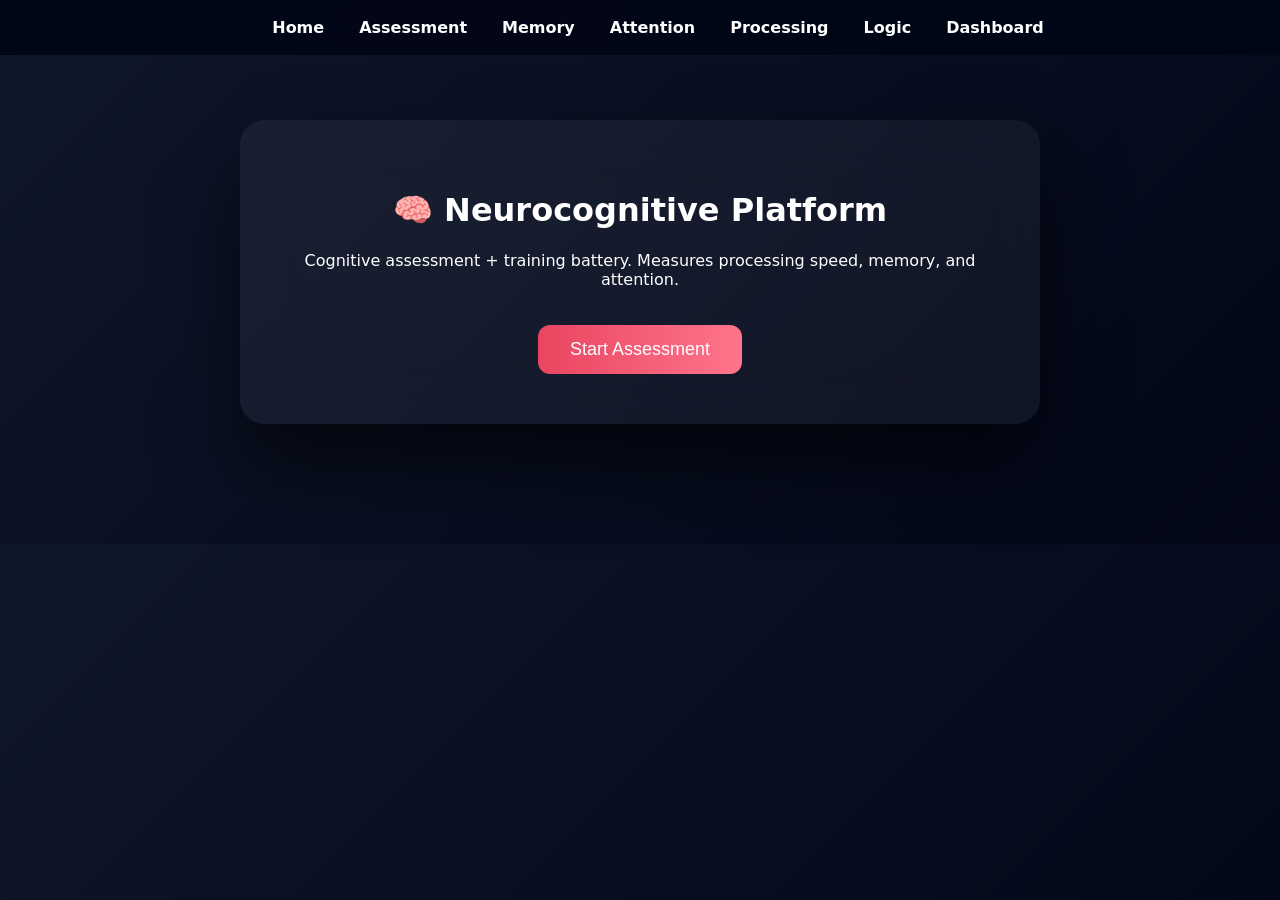
==== index.html @ 2672df10 "Update index.html" ====
<!DOCTYPE html>
<html>
<head>
<title>Neuro Platform</title>
<link rel="stylesheet" href="style.css">
</head>

<body>

<div class="navbar">
<a href="index.html">Home</a>
<a href="test.html">Assessment</a>
<a href="memory-game.html">Memory</a>
<a href="attention-game.html">Attention</a>
<a href="processing-game.html">Processing</a>
<a href="logic-game.html">Logic</a>
<a href="dashboard.html">Dashboard</a>
</div>

<div class="card">

<h1>🧠 Neurocognitive Platform</h1>

<p>
Cognitive assessment + training battery.
Measures processing speed, memory, and attention.
</p>

<a href="test.html">
<button>Start Assessment</button>
</a>

</div>

</body>
</html>
---- style.css ----
body{
 margin:0;
 font-family:system-ui,sans-serif;
 background:linear-gradient(135deg,#0f172a,#020617);
 color:white;
}

/* NAVBAR */

.navbar{
 position:fixed;
 top:0;
 width:100%;
 background:rgba(2,6,23,0.9);
 backdrop-filter:blur(20px);
 padding:18px;
 display:flex;
 justify-content:center;
 gap:35px;
 z-index:1000;
}

.navbar a{
 color:white;
 text-decoration:none;
 font-weight:600;
}

/* CARD */

.card{
 width:700px;
 max-width:90%;
 margin:120px auto;
 padding:50px;

 border-radius:24px;

 background:rgba(255,255,255,0.05);
 backdrop-filter:blur(30px);

 text-align:center;

 box-shadow:
 0 40px 80px rgba(0,0,0,.6);
}

/* BUTTON */

button{
 margin-top:20px;
 padding:14px 32px;
 border:none;
 border-radius:12px;
 font-size:18px;
 background:linear-gradient(90deg,#e94560,#ff758c);
 color:white;
 cursor:pointer;
}

/* INPUT */

input{
 padding:14px;
 width:80%;
 border-radius:10px;
 border:none;
 font-size:18px;
 text-align:center;
 background:rgba(255,255,255,.08);
 color:white;
}

.big{
 font-size:34px;
 font-weight:bold;
}

.timer{
 opacity:.8;
}
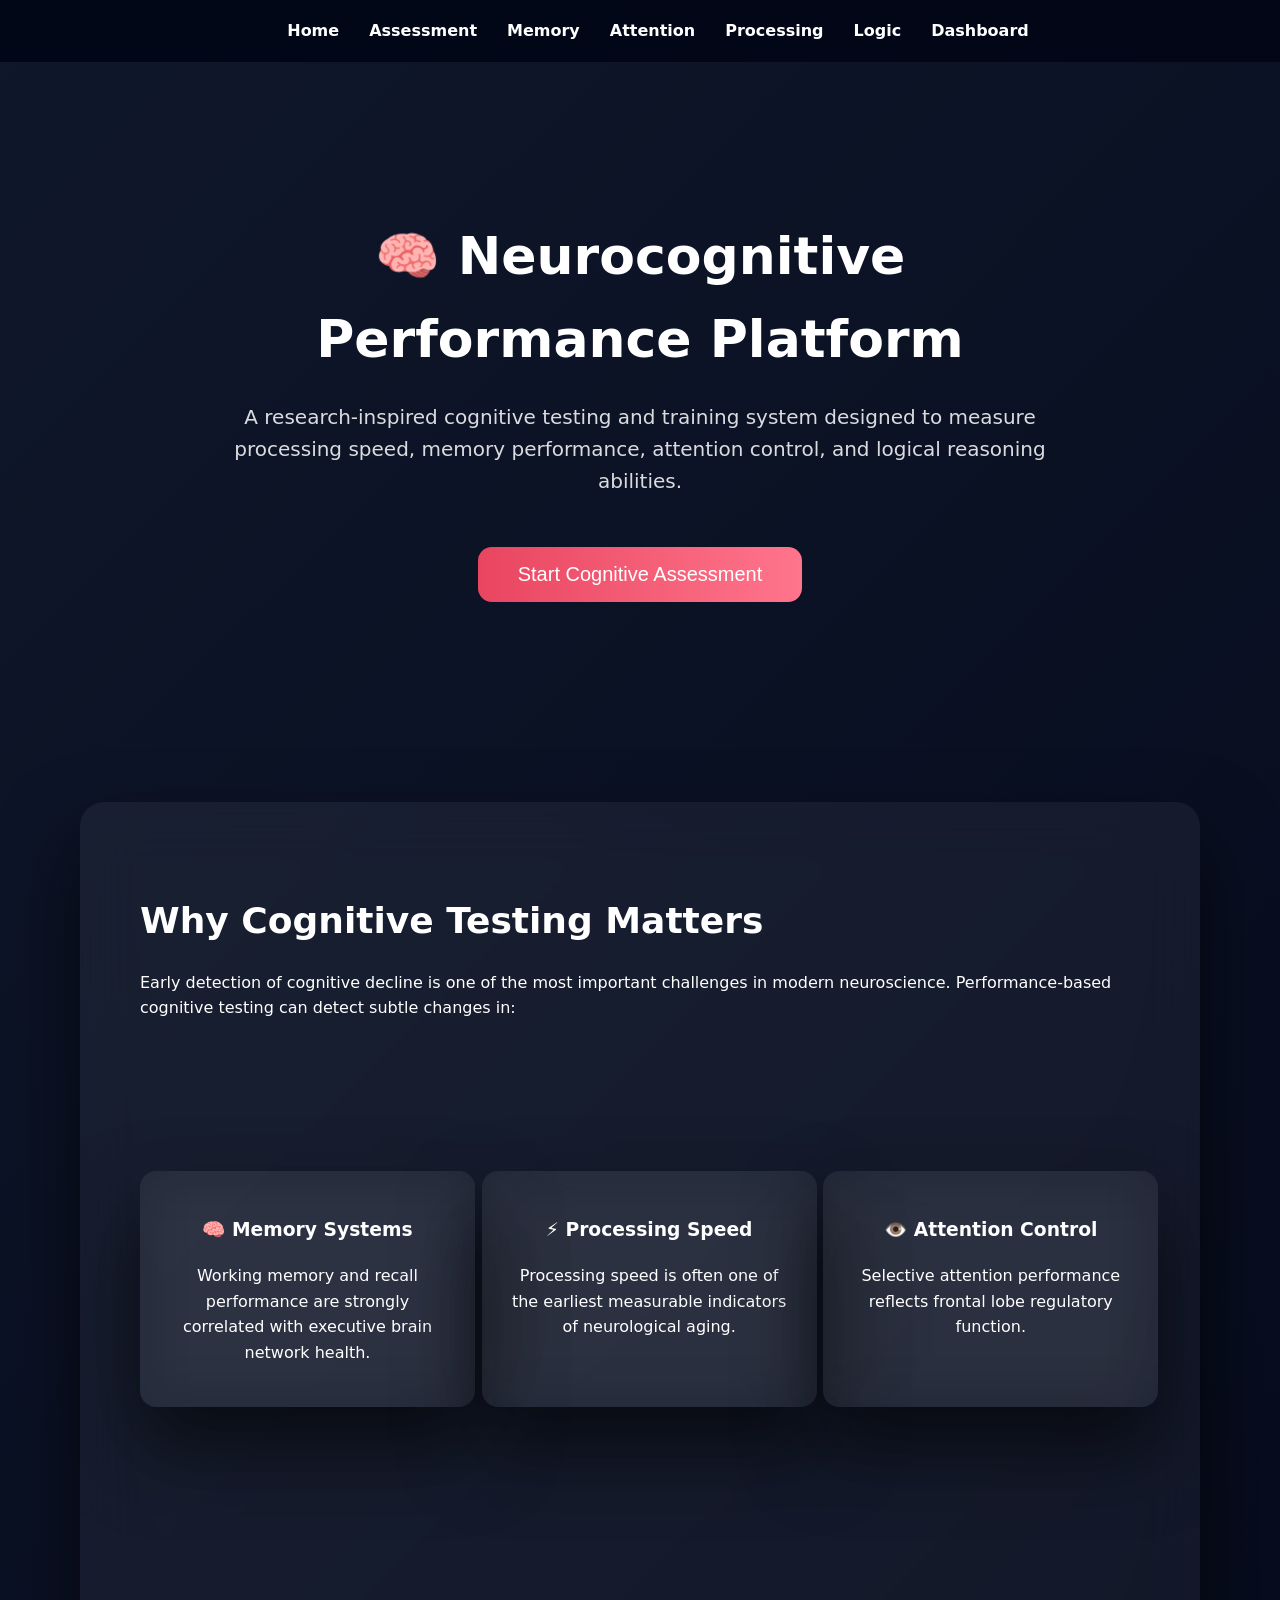
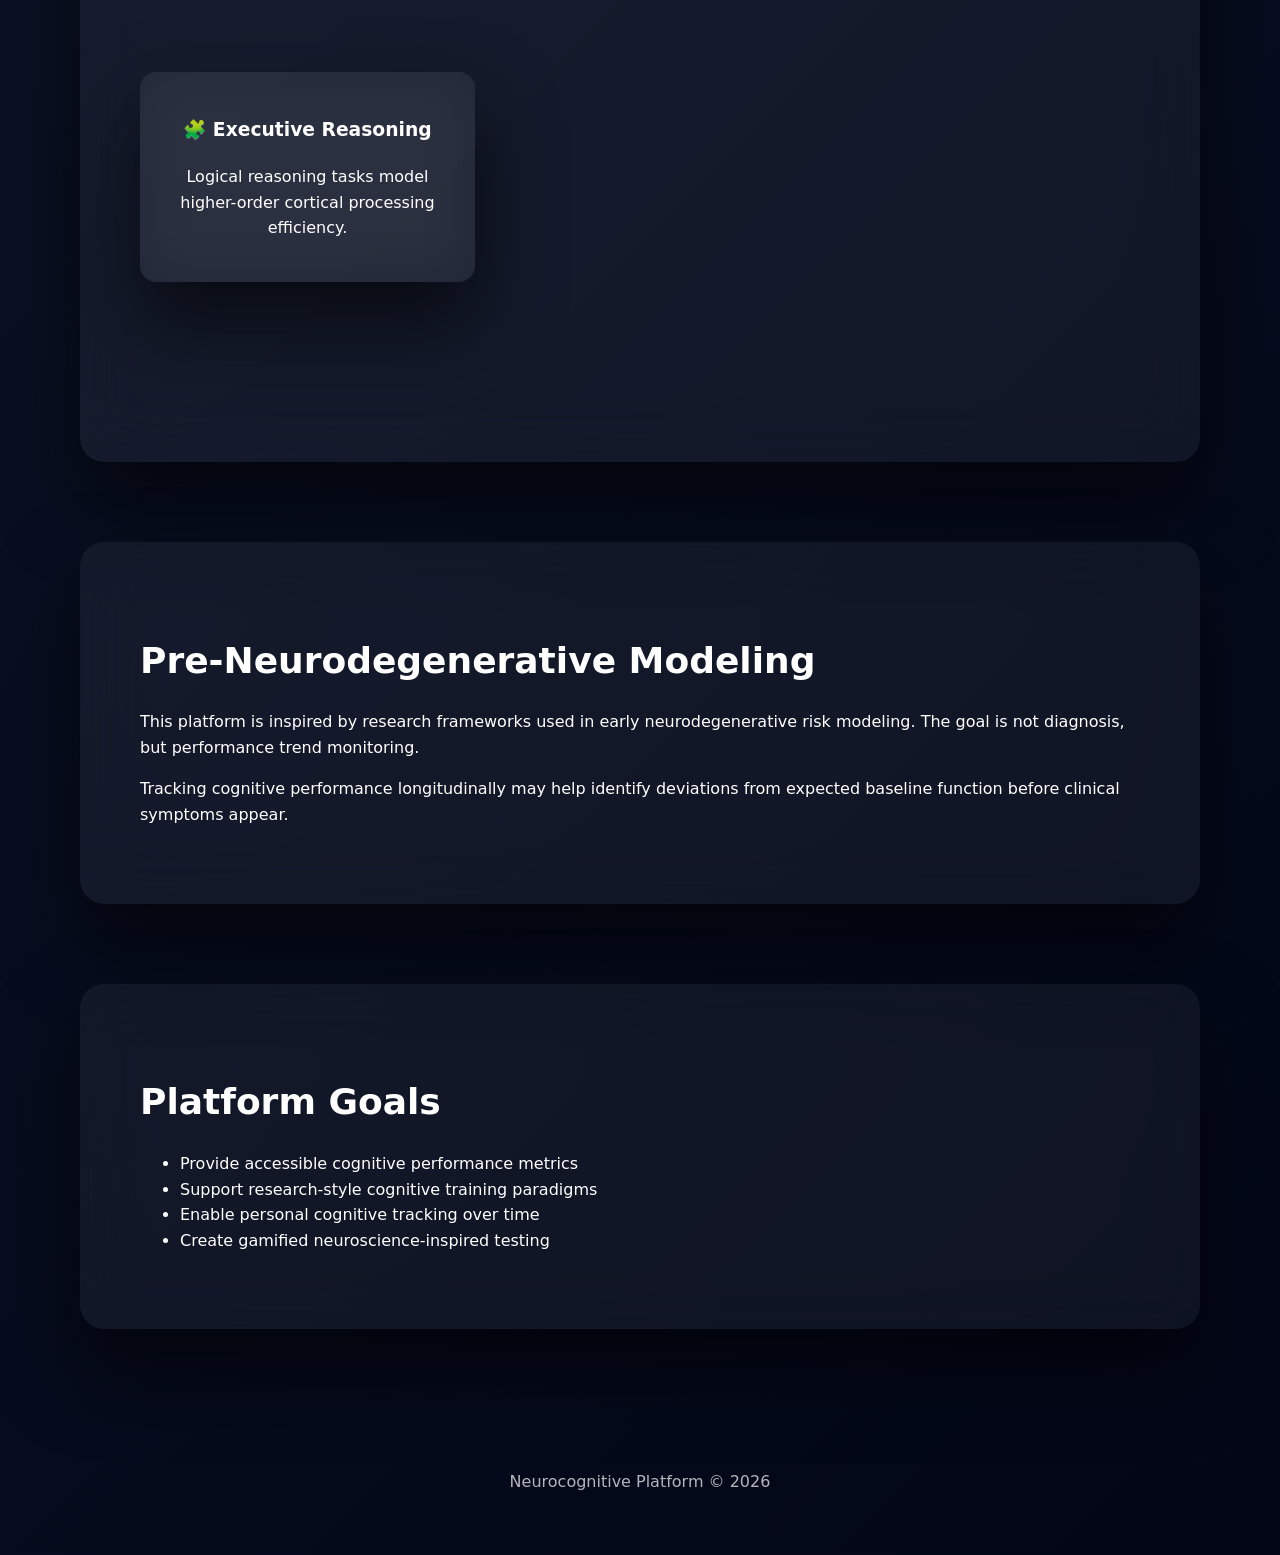
==== commit dc8b2291: "Update index.html" ====
--- a/index.html
+++ b/index.html
@@ -1,11 +1,119 @@
 <!DOCTYPE html>
 <html>
 <head>
-<title>Neuro Platform</title>
+<meta charset="utf-8">
+<title>Neuro Cognitive Platform</title>
+
 <link rel="stylesheet" href="style.css">
+
+<style>
+
+body{
+ margin:0;
+ font-family:system-ui,sans-serif;
+ background:linear-gradient(135deg,#0f172a,#020617);
+ color:white;
+ line-height:1.6;
+}
+
+/* NAVBAR */
+
+.navbar{
+ position:fixed;
+ top:0;
+ width:100%;
+ padding:18px;
+ background:rgba(2,6,23,.9);
+ backdrop-filter:blur(20px);
+ display:flex;
+ justify-content:center;
+ gap:30px;
+ z-index:1000;
+}
+
+.navbar a{
+ color:white;
+ text-decoration:none;
+ font-weight:600;
+}
+
+/* HERO SECTION */
+
+.hero{
+ padding:180px 20px 120px;
+ text-align:center;
+ max-width:900px;
+ margin:auto;
+}
+
+.hero h1{
+ font-size:52px;
+ margin-bottom:20px;
+}
+
+.hero p{
+ font-size:20px;
+ opacity:.85;
+}
+
+/* BUTTON */
+
+.cta{
+ margin-top:30px;
+ padding:16px 40px;
+ font-size:20px;
+ border:none;
+ border-radius:14px;
+ background:linear-gradient(90deg,#e94560,#ff758c);
+ color:white;
+ cursor:pointer;
+}
+
+/* INFO SECTIONS */
+
+.section{
+ max-width:1000px;
+ margin:80px auto;
+ padding:60px;
+ border-radius:24px;
+ background:rgba(255,255,255,.05);
+ backdrop-filter:blur(30px);
+ box-shadow:0 40px 80px rgba(0,0,0,.6);
+}
+
+.section h2{
+ font-size:36px;
+ margin-bottom:20px;
+}
+
+.grid{
+ display:grid;
+ grid-template-columns:repeat(auto-fit,minmax(250px,1fr));
+ gap:25px;
+ margin-top:30px;
+}
+
+.card{
+ padding:25px;
+ border-radius:16px;
+ background:rgba(255,255,255,.05);
+}
+
+/* FOOTER */
+
+footer{
+ text-align:center;
+ padding:60px;
+ opacity:.7;
+}
+
+</style>
+
 </head>
 
 <body>
+
+<!-- NAVIGATION -->
 
 <div class="navbar">
 <a href="index.html">Home</a>
@@ -17,20 +125,109 @@
 <a href="dashboard.html">Dashboard</a>
 </div>
 
-<div class="card">
-
-<h1>🧠 Neurocognitive Platform</h1>
-
-<p>
-Cognitive assessment + training battery.
-Measures processing speed, memory, and attention.
+<!-- HERO -->
+
+<div class="hero">
+
+<h1>🧠 Neurocognitive Performance Platform</h1>
+
+<p>
+A research-inspired cognitive testing and training system designed to
+measure processing speed, memory performance, attention control,
+and logical reasoning abilities.
 </p>
 
 <a href="test.html">
-<button>Start Assessment</button>
+<button class="cta">
+Start Cognitive Assessment
+</button>
 </a>
 
 </div>
+
+<!-- ABOUT COGNITIVE TESTING -->
+
+<div class="section">
+
+<h2>Why Cognitive Testing Matters</h2>
+
+<p>
+Early detection of cognitive decline is one of the most important challenges in modern neuroscience.
+Performance-based cognitive testing can detect subtle changes in:
+</p>
+
+<div class="grid">
+
+<div class="card">
+<h3>🧠 Memory Systems</h3>
+<p>
+Working memory and recall performance are strongly correlated with
+executive brain network health.
+</p>
+</div>
+
+<div class="card">
+<h3>⚡ Processing Speed</h3>
+<p>
+Processing speed is often one of the earliest measurable indicators
+of neurological aging.
+</p>
+</div>
+
+<div class="card">
+<h3>👁️ Attention Control</h3>
+<p>
+Selective attention performance reflects frontal lobe regulatory function.
+</p>
+</div>
+
+<div class="card">
+<h3>🧩 Executive Reasoning</h3>
+<p>
+Logical reasoning tasks model higher-order cortical processing efficiency.
+</p>
+</div>
+
+</div>
+
+</div>
+
+<!-- PRE-NEURODEGENERATIVE MODELING -->
+
+<div class="section">
+
+<h2>Pre-Neurodegenerative Modeling</h2>
+
+<p>
+This platform is inspired by research frameworks used in early neurodegenerative
+risk modeling. The goal is not diagnosis, but performance trend monitoring.
+</p>
+
+<p>
+Tracking cognitive performance longitudinally may help identify deviations
+from expected baseline function before clinical symptoms appear.
+</p>
+
+</div>
+
+<!-- PLATFORM PURPOSE -->
+
+<div class="section">
+
+<h2>Platform Goals</h2>
+
+<ul>
+<li>Provide accessible cognitive performance metrics</li>
+<li>Support research-style cognitive training paradigms</li>
+<li>Enable personal cognitive tracking over time</li>
+<li>Create gamified neuroscience-inspired testing</li>
+</ul>
+
+</div>
+
+<footer>
+Neurocognitive Platform © 2026
+</footer>
 
 </body>
 </html>
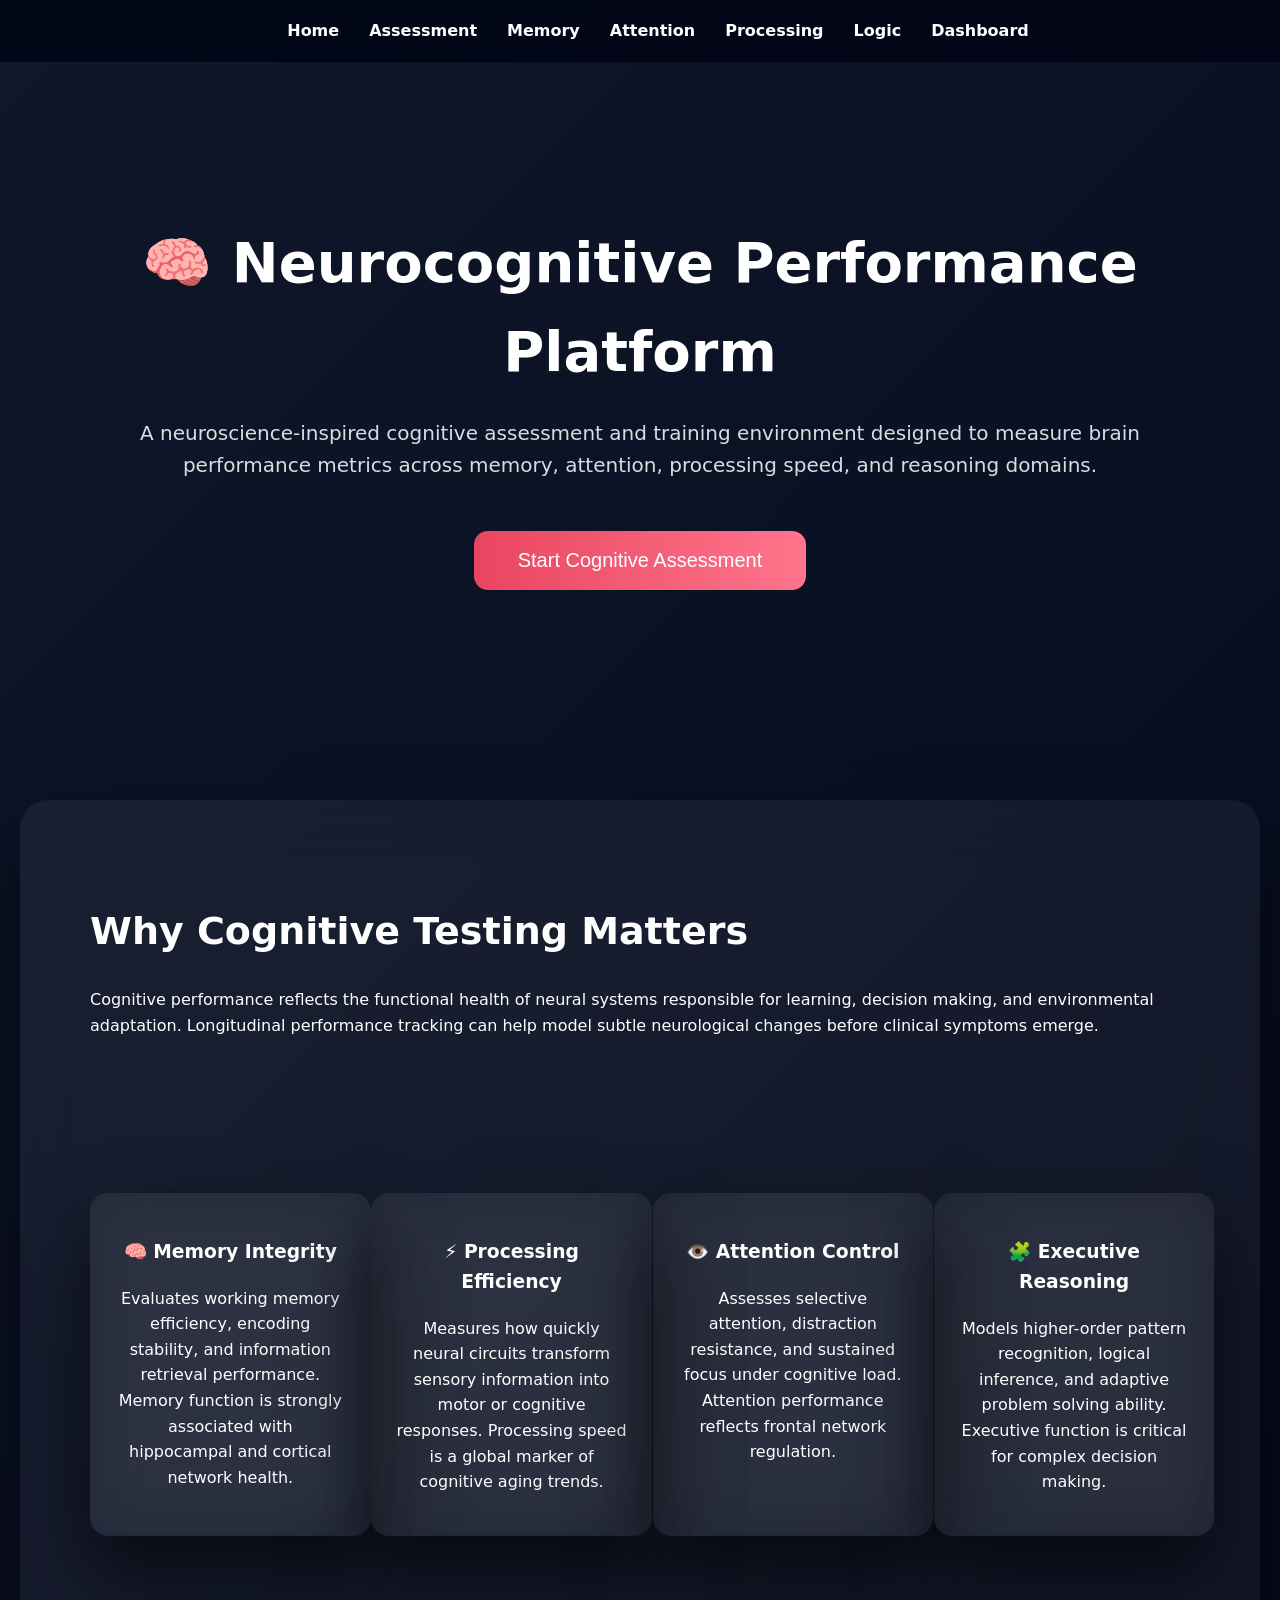
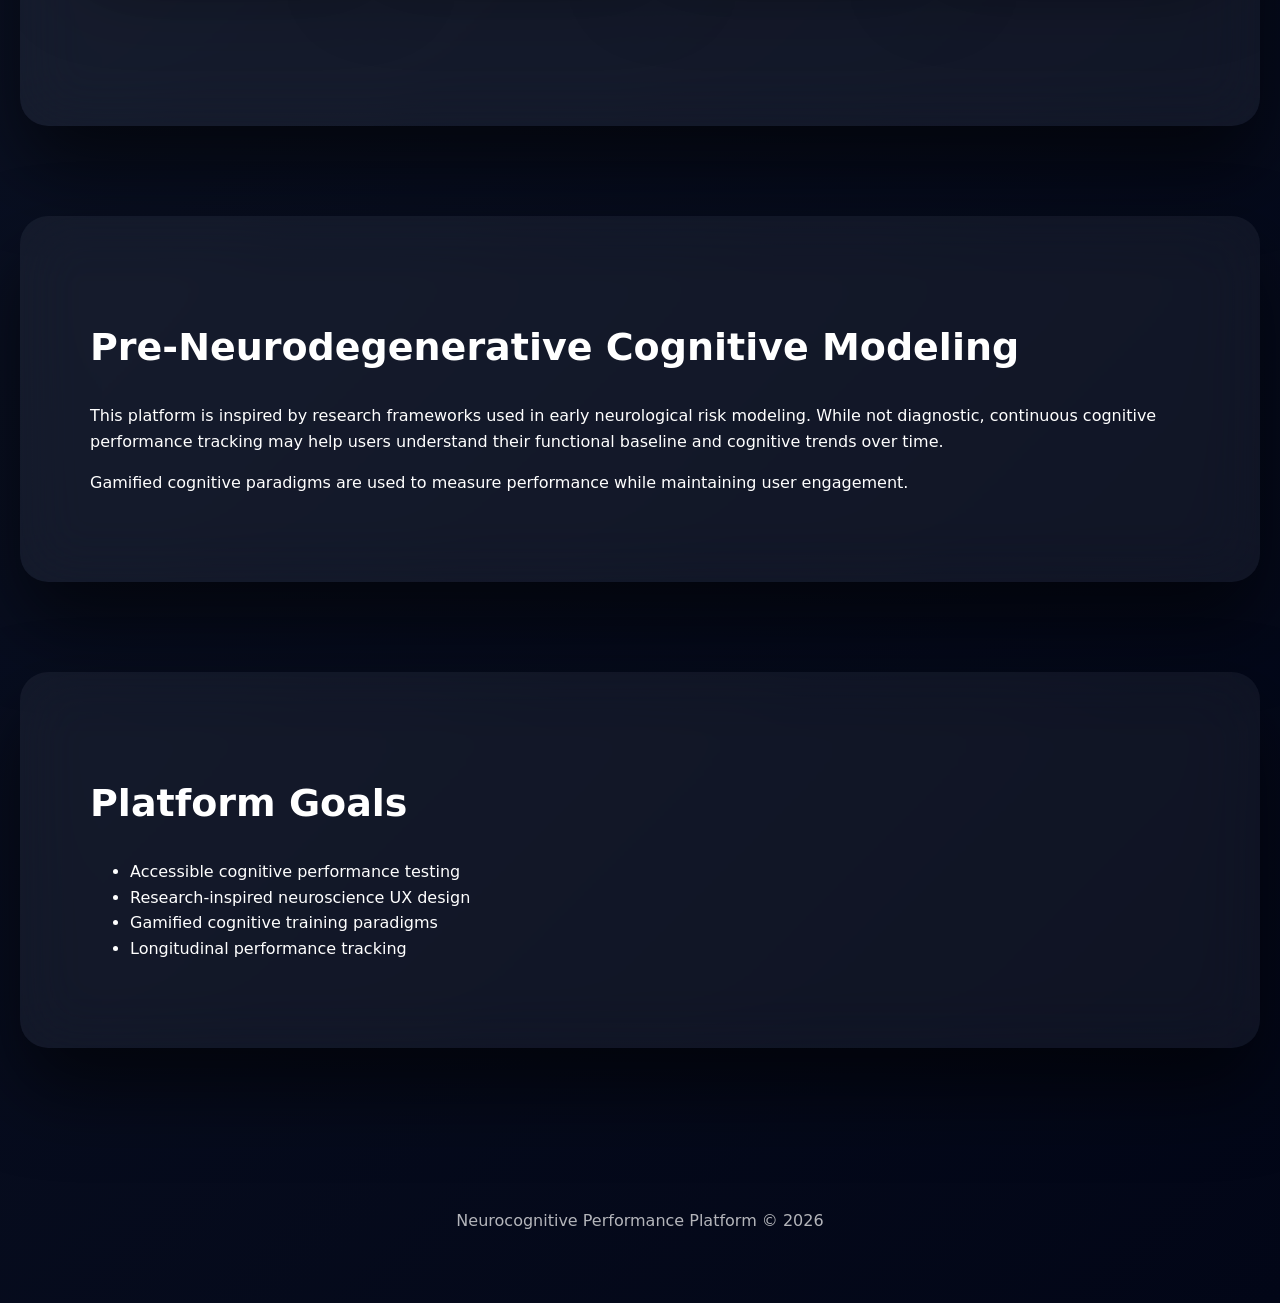
==== commit d05e8963: "Update index.html" ====
--- a/index.html
+++ b/index.html
@@ -2,7 +2,7 @@
 <html>
 <head>
 <meta charset="utf-8">
-<title>Neuro Cognitive Platform</title>
+<title>Neuro Cognitive Performance Platform</title>
 
 <link rel="stylesheet" href="style.css">
 
@@ -42,12 +42,12 @@
 .hero{
  padding:180px 20px 120px;
  text-align:center;
- max-width:900px;
+ max-width:1000px;
  margin:auto;
 }
 
 .hero h1{
- font-size:52px;
+ font-size:56px;
  margin-bottom:20px;
 }
 
@@ -56,46 +56,51 @@
  opacity:.85;
 }
 
-/* BUTTON */
+/* CTA BUTTON */
 
 .cta{
  margin-top:30px;
- padding:16px 40px;
+ padding:18px 44px;
  font-size:20px;
  border:none;
  border-radius:14px;
  background:linear-gradient(90deg,#e94560,#ff758c);
  color:white;
  cursor:pointer;
-}
-
-/* INFO SECTIONS */
+ transition:.3s;
+}
+
+.cta:hover{
+ transform:scale(1.05);
+}
+
+/* SECTION */
 
 .section{
- max-width:1000px;
- margin:80px auto;
- padding:60px;
- border-radius:24px;
+ max-width:1100px;
+ margin:90px auto;
+ padding:70px;
+ border-radius:28px;
  background:rgba(255,255,255,.05);
  backdrop-filter:blur(30px);
  box-shadow:0 40px 80px rgba(0,0,0,.6);
 }
 
 .section h2{
- font-size:36px;
- margin-bottom:20px;
+ font-size:38px;
+ margin-bottom:25px;
 }
 
 .grid{
  display:grid;
  grid-template-columns:repeat(auto-fit,minmax(250px,1fr));
  gap:25px;
- margin-top:30px;
+ margin-top:35px;
 }
 
 .card{
  padding:25px;
- border-radius:16px;
+ border-radius:18px;
  background:rgba(255,255,255,.05);
 }
 
@@ -103,7 +108,7 @@
 
 footer{
  text-align:center;
- padding:60px;
+ padding:70px;
  opacity:.7;
 }
 
@@ -132,9 +137,9 @@
 <h1>🧠 Neurocognitive Performance Platform</h1>
 
 <p>
-A research-inspired cognitive testing and training system designed to
-measure processing speed, memory performance, attention control,
-and logical reasoning abilities.
+A neuroscience-inspired cognitive assessment and training environment
+designed to measure brain performance metrics across memory, attention,
+processing speed, and reasoning domains.
 </p>
 
 <a href="test.html">
@@ -145,46 +150,49 @@
 
 </div>
 
-<!-- ABOUT COGNITIVE TESTING -->
+<!-- WHY COGNITIVE TESTING MATTERS -->
 
 <div class="section">
 
 <h2>Why Cognitive Testing Matters</h2>
 
 <p>
-Early detection of cognitive decline is one of the most important challenges in modern neuroscience.
-Performance-based cognitive testing can detect subtle changes in:
+Cognitive performance reflects the functional health of neural systems responsible for learning,
+decision making, and environmental adaptation. Longitudinal performance tracking can help model
+subtle neurological changes before clinical symptoms emerge.
 </p>
 
 <div class="grid">
 
 <div class="card">
-<h3>🧠 Memory Systems</h3>
-<p>
-Working memory and recall performance are strongly correlated with
-executive brain network health.
-</p>
-</div>
-
-<div class="card">
-<h3>⚡ Processing Speed</h3>
-<p>
-Processing speed is often one of the earliest measurable indicators
-of neurological aging.
+<h3>🧠 Memory Integrity</h3>
+<p>
+Evaluates working memory efficiency, encoding stability, and information retrieval performance.
+Memory function is strongly associated with hippocampal and cortical network health.
+</p>
+</div>
+
+<div class="card">
+<h3>⚡ Processing Efficiency</h3>
+<p>
+Measures how quickly neural circuits transform sensory information into motor or cognitive responses.
+Processing speed is a global marker of cognitive aging trends.
 </p>
 </div>
 
 <div class="card">
 <h3>👁️ Attention Control</h3>
 <p>
-Selective attention performance reflects frontal lobe regulatory function.
+Assesses selective attention, distraction resistance, and sustained focus under cognitive load.
+Attention performance reflects frontal network regulation.
 </p>
 </div>
 
 <div class="card">
 <h3>🧩 Executive Reasoning</h3>
 <p>
-Logical reasoning tasks model higher-order cortical processing efficiency.
+Models higher-order pattern recognition, logical inference, and adaptive problem solving ability.
+Executive function is critical for complex decision making.
 </p>
 </div>
 
@@ -196,37 +204,37 @@
 
 <div class="section">
 
-<h2>Pre-Neurodegenerative Modeling</h2>
-
-<p>
-This platform is inspired by research frameworks used in early neurodegenerative
-risk modeling. The goal is not diagnosis, but performance trend monitoring.
-</p>
-
-<p>
-Tracking cognitive performance longitudinally may help identify deviations
-from expected baseline function before clinical symptoms appear.
-</p>
-
-</div>
-
-<!-- PLATFORM PURPOSE -->
+<h2>Pre-Neurodegenerative Cognitive Modeling</h2>
+
+<p>
+This platform is inspired by research frameworks used in early neurological risk modeling.
+While not diagnostic, continuous cognitive performance tracking may help users understand
+their functional baseline and cognitive trends over time.
+</p>
+
+<p>
+Gamified cognitive paradigms are used to measure performance while maintaining user engagement.
+</p>
+
+</div>
+
+<!-- PLATFORM GOALS -->
 
 <div class="section">
 
 <h2>Platform Goals</h2>
 
 <ul>
-<li>Provide accessible cognitive performance metrics</li>
-<li>Support research-style cognitive training paradigms</li>
-<li>Enable personal cognitive tracking over time</li>
-<li>Create gamified neuroscience-inspired testing</li>
+<li>Accessible cognitive performance testing</li>
+<li>Research-inspired neuroscience UX design</li>
+<li>Gamified cognitive training paradigms</li>
+<li>Longitudinal performance tracking</li>
 </ul>
 
 </div>
 
 <footer>
-Neurocognitive Platform © 2026
+Neurocognitive Performance Platform © 2026
 </footer>
 
 </body>
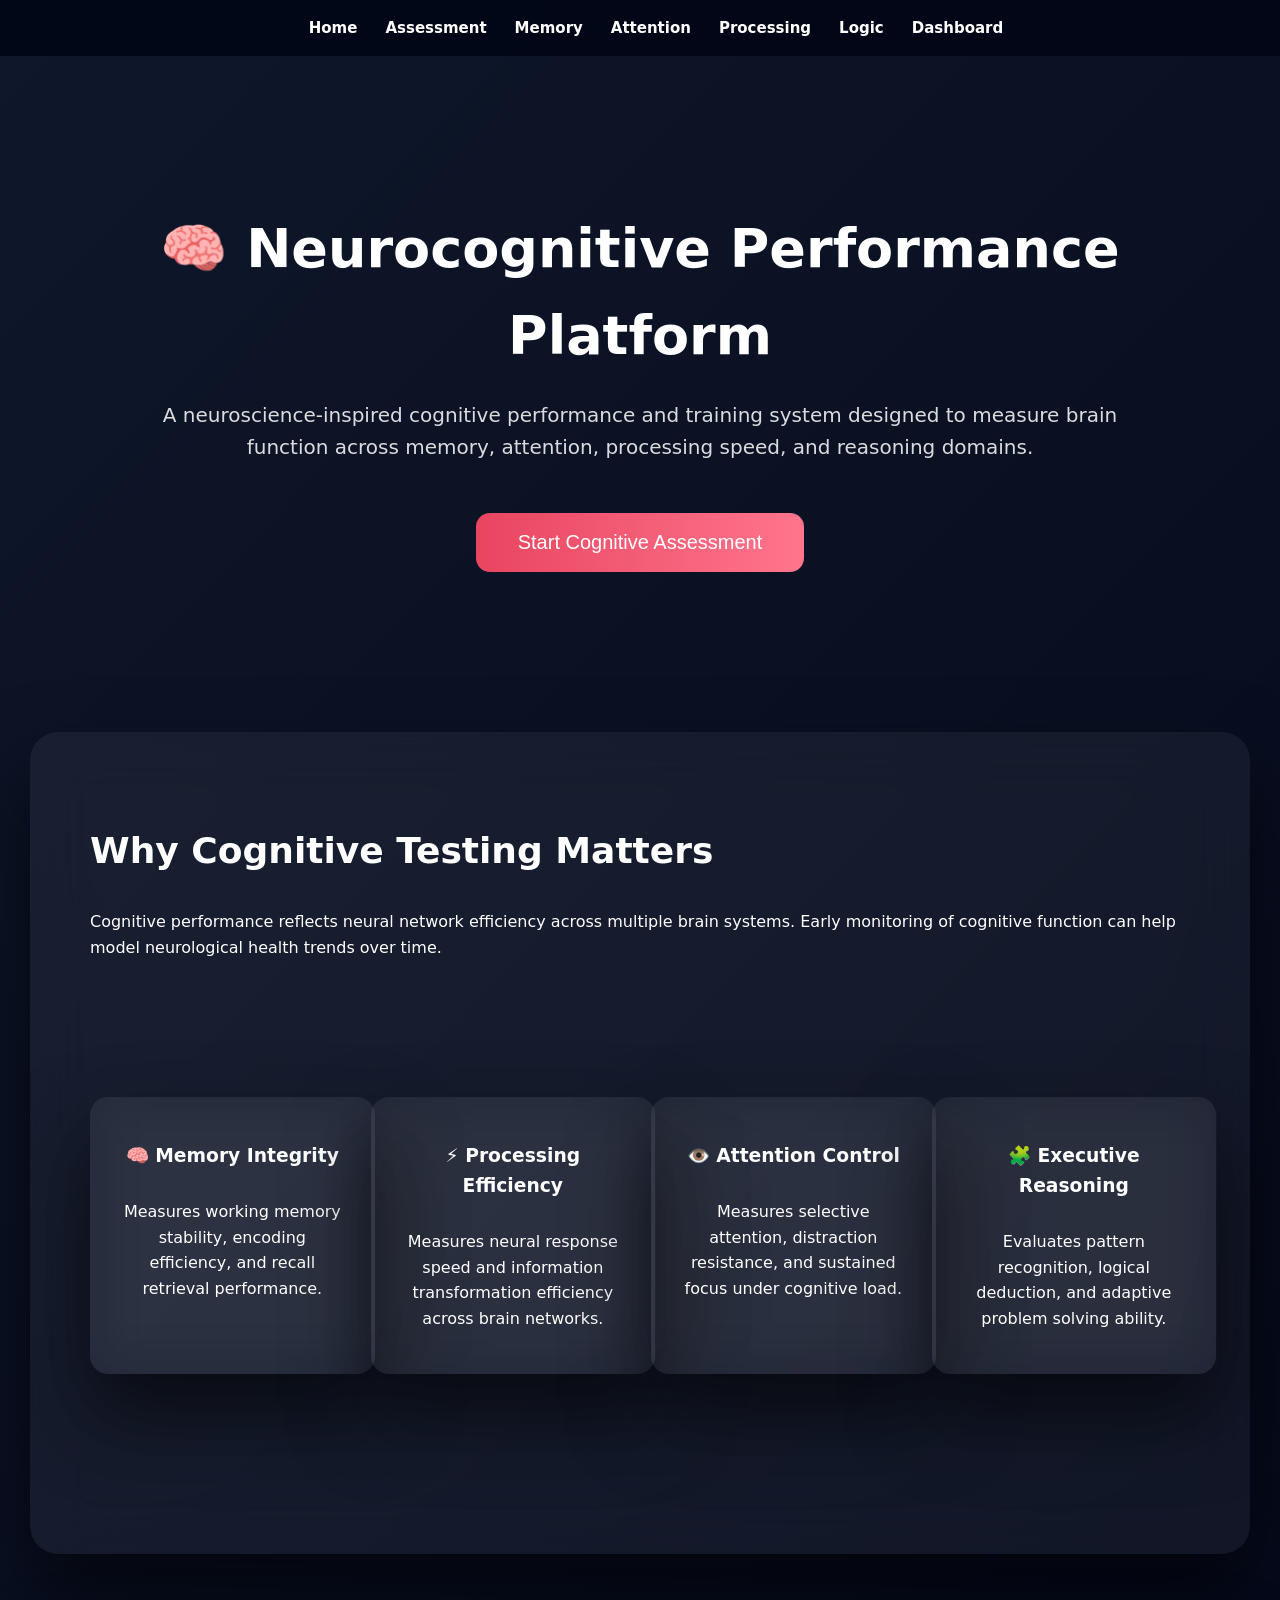
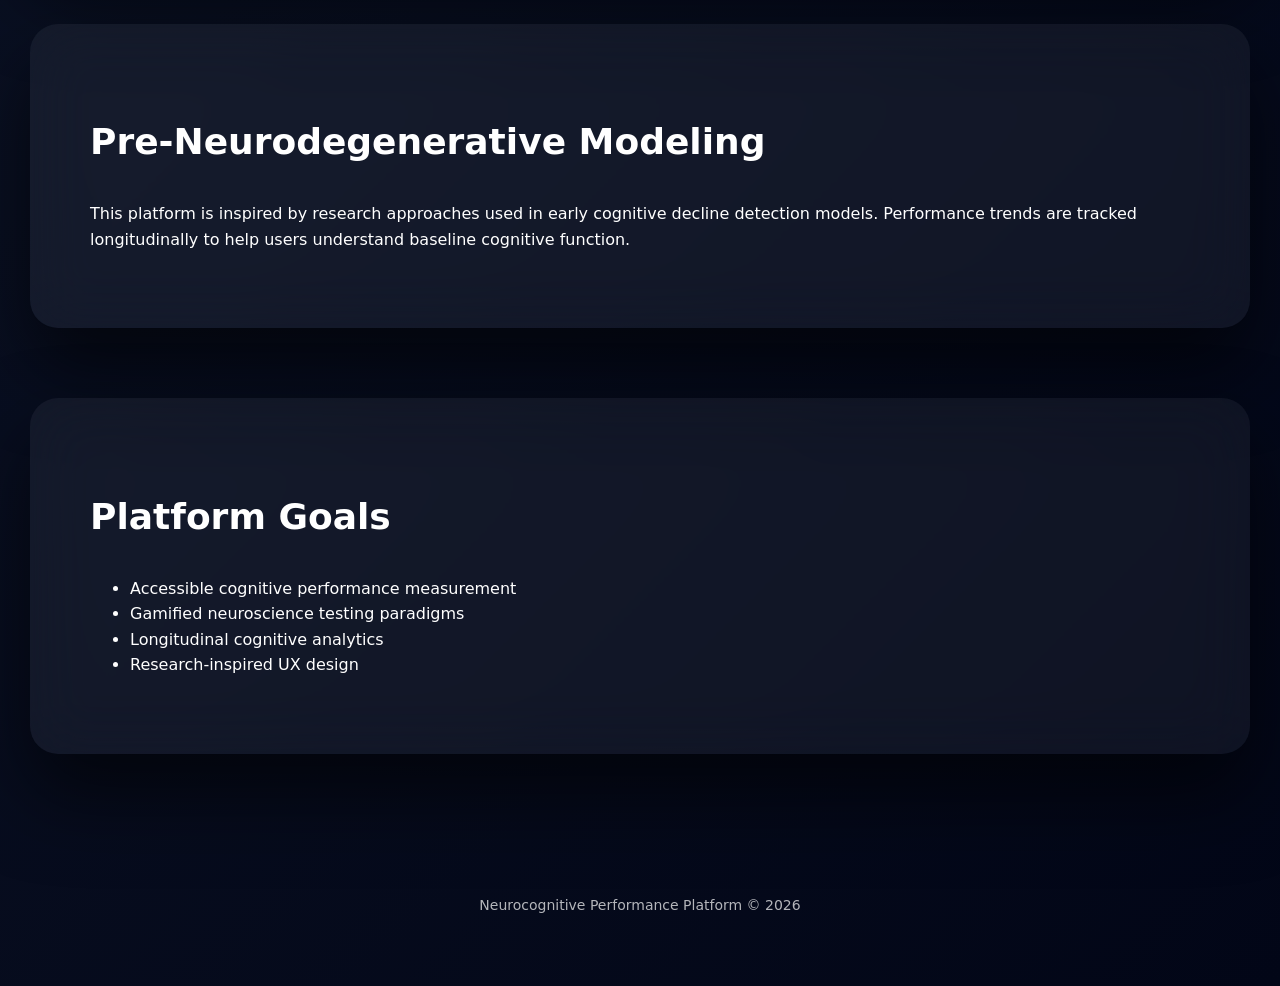
==== commit 6c92671f: "Update index.html" ====
--- a/index.html
+++ b/index.html
@@ -7,6 +7,8 @@
 <link rel="stylesheet" href="style.css">
 
 <style>
+
+/* ================= GLOBAL ================= */
 
 body{
  margin:0;
@@ -16,18 +18,18 @@
  line-height:1.6;
 }
 
-/* NAVBAR */
+/* ================= NAVBAR ================= */
 
 .navbar{
  position:fixed;
  top:0;
  width:100%;
- padding:18px;
+ padding:16px;
  background:rgba(2,6,23,.9);
  backdrop-filter:blur(20px);
  display:flex;
  justify-content:center;
- gap:30px;
+ gap:28px;
  z-index:1000;
 }
 
@@ -35,19 +37,20 @@
  color:white;
  text-decoration:none;
  font-weight:600;
-}
-
-/* HERO SECTION */
+ font-size:15px;
+}
+
+/* ================= HERO ================= */
 
 .hero{
- padding:180px 20px 120px;
+ padding:170px 20px 90px;
  text-align:center;
  max-width:1000px;
  margin:auto;
 }
 
 .hero h1{
- font-size:56px;
+ font-size:54px;
  margin-bottom:20px;
 }
 
@@ -56,11 +59,11 @@
  opacity:.85;
 }
 
-/* CTA BUTTON */
+/* CTA */
 
 .cta{
  margin-top:30px;
- padding:18px 44px;
+ padding:18px 42px;
  font-size:20px;
  border:none;
  border-radius:14px;
@@ -74,42 +77,57 @@
  transform:scale(1.05);
 }
 
-/* SECTION */
+/* ================= SECTIONS ================= */
 
 .section{
  max-width:1100px;
- margin:90px auto;
- padding:70px;
+ margin:70px auto;
+ padding:60px;
  border-radius:28px;
+
  background:rgba(255,255,255,.05);
  backdrop-filter:blur(30px);
+
  box-shadow:0 40px 80px rgba(0,0,0,.6);
 }
 
 .section h2{
- font-size:38px;
- margin-bottom:25px;
-}
+ font-size:36px;
+ margin-bottom:30px;
+}
+
+/* ================= GRID FIX ================= */
 
 .grid{
  display:grid;
- grid-template-columns:repeat(auto-fit,minmax(250px,1fr));
- gap:25px;
- margin-top:35px;
-}
+ grid-template-columns:repeat(auto-fit,minmax(240px,1fr));
+ gap:22px; /* reduced vertical + horizontal gap */
+}
+
+/* Make cards equal height */
 
 .card{
- padding:25px;
+ padding:26px;
  border-radius:18px;
  background:rgba(255,255,255,.05);
-}
-
-/* FOOTER */
+
+ display:flex;
+ flex-direction:column;
+ justify-content:flex-start;
+ min-height:190px; /* keeps alignment consistent */
+}
+
+.card h3{
+ margin-bottom:12px;
+}
+
+/* ================= FOOTER ================= */
 
 footer{
  text-align:center;
  padding:70px;
  opacity:.7;
+ font-size:14px;
 }
 
 </style>
@@ -118,7 +136,7 @@
 
 <body>
 
-<!-- NAVIGATION -->
+<!-- NAVBAR -->
 
 <div class="navbar">
 <a href="index.html">Home</a>
@@ -137,29 +155,25 @@
 <h1>🧠 Neurocognitive Performance Platform</h1>
 
 <p>
-A neuroscience-inspired cognitive assessment and training environment
-designed to measure brain performance metrics across memory, attention,
-processing speed, and reasoning domains.
+A neuroscience-inspired cognitive performance and training system designed to
+measure brain function across memory, attention, processing speed, and reasoning domains.
 </p>
 
 <a href="test.html">
-<button class="cta">
-Start Cognitive Assessment
-</button>
+<button class="cta">Start Cognitive Assessment</button>
 </a>
 
 </div>
 
-<!-- WHY COGNITIVE TESTING MATTERS -->
+<!-- WHY COGNITIVE TESTING -->
 
 <div class="section">
 
 <h2>Why Cognitive Testing Matters</h2>
 
 <p>
-Cognitive performance reflects the functional health of neural systems responsible for learning,
-decision making, and environmental adaptation. Longitudinal performance tracking can help model
-subtle neurological changes before clinical symptoms emerge.
+Cognitive performance reflects neural network efficiency across multiple brain systems.
+Early monitoring of cognitive function can help model neurological health trends over time.
 </p>
 
 <div class="grid">
@@ -167,32 +181,28 @@
 <div class="card">
 <h3>🧠 Memory Integrity</h3>
 <p>
-Evaluates working memory efficiency, encoding stability, and information retrieval performance.
-Memory function is strongly associated with hippocampal and cortical network health.
+Measures working memory stability, encoding efficiency, and recall retrieval performance.
 </p>
 </div>
 
 <div class="card">
 <h3>⚡ Processing Efficiency</h3>
 <p>
-Measures how quickly neural circuits transform sensory information into motor or cognitive responses.
-Processing speed is a global marker of cognitive aging trends.
+Measures neural response speed and information transformation efficiency across brain networks.
 </p>
 </div>
 
 <div class="card">
 <h3>👁️ Attention Control</h3>
 <p>
-Assesses selective attention, distraction resistance, and sustained focus under cognitive load.
-Attention performance reflects frontal network regulation.
+Measures selective attention, distraction resistance, and sustained focus under cognitive load.
 </p>
 </div>
 
 <div class="card">
 <h3>🧩 Executive Reasoning</h3>
 <p>
-Models higher-order pattern recognition, logical inference, and adaptive problem solving ability.
-Executive function is critical for complex decision making.
+Evaluates pattern recognition, logical deduction, and adaptive problem solving ability.
 </p>
 </div>
 
@@ -204,16 +214,11 @@
 
 <div class="section">
 
-<h2>Pre-Neurodegenerative Cognitive Modeling</h2>
-
-<p>
-This platform is inspired by research frameworks used in early neurological risk modeling.
-While not diagnostic, continuous cognitive performance tracking may help users understand
-their functional baseline and cognitive trends over time.
-</p>
-
-<p>
-Gamified cognitive paradigms are used to measure performance while maintaining user engagement.
+<h2>Pre-Neurodegenerative Modeling</h2>
+
+<p>
+This platform is inspired by research approaches used in early cognitive decline detection models.
+Performance trends are tracked longitudinally to help users understand baseline cognitive function.
 </p>
 
 </div>
@@ -225,10 +230,10 @@
 <h2>Platform Goals</h2>
 
 <ul>
-<li>Accessible cognitive performance testing</li>
-<li>Research-inspired neuroscience UX design</li>
-<li>Gamified cognitive training paradigms</li>
-<li>Longitudinal performance tracking</li>
+<li>Accessible cognitive performance measurement</li>
+<li>Gamified neuroscience testing paradigms</li>
+<li>Longitudinal cognitive analytics</li>
+<li>Research-inspired UX design</li>
 </ul>
 
 </div>
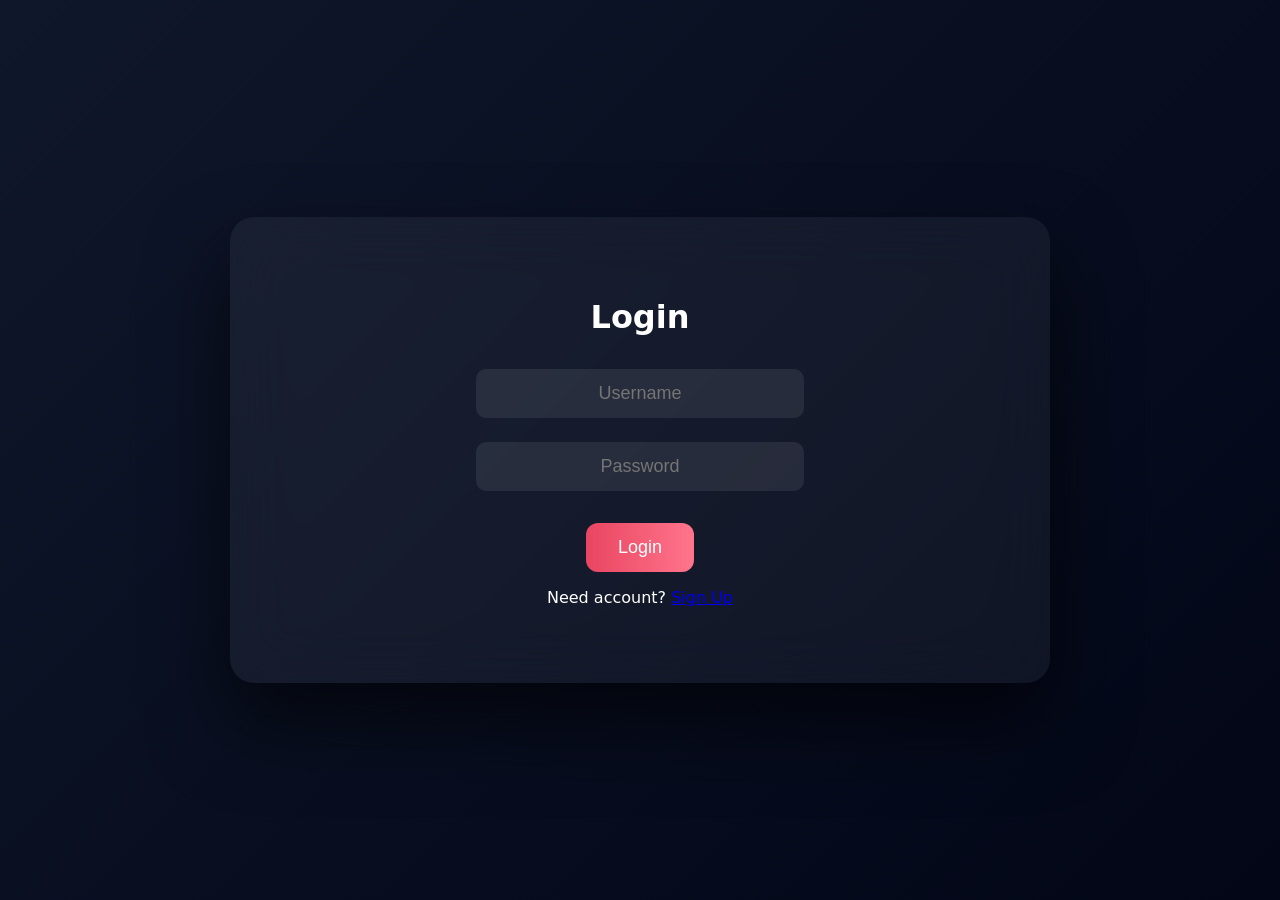
==== commit 4fb2fe1b: "Update index.html" ====
--- a/index.html
+++ b/index.html
@@ -3,7 +3,8 @@
 <head>
 <meta charset="utf-8">
 <title>Neuro Cognitive Performance Platform</title>
-
+<script src="auth.js"></script>
+ 
 <link rel="stylesheet" href="style.css">
 
 <style>
@@ -135,7 +136,10 @@
 </head>
 
 <body>
-
+<script>
+requireLogin();
+</script>
+ 
 <!-- NAVBAR -->
 
 <div class="navbar">
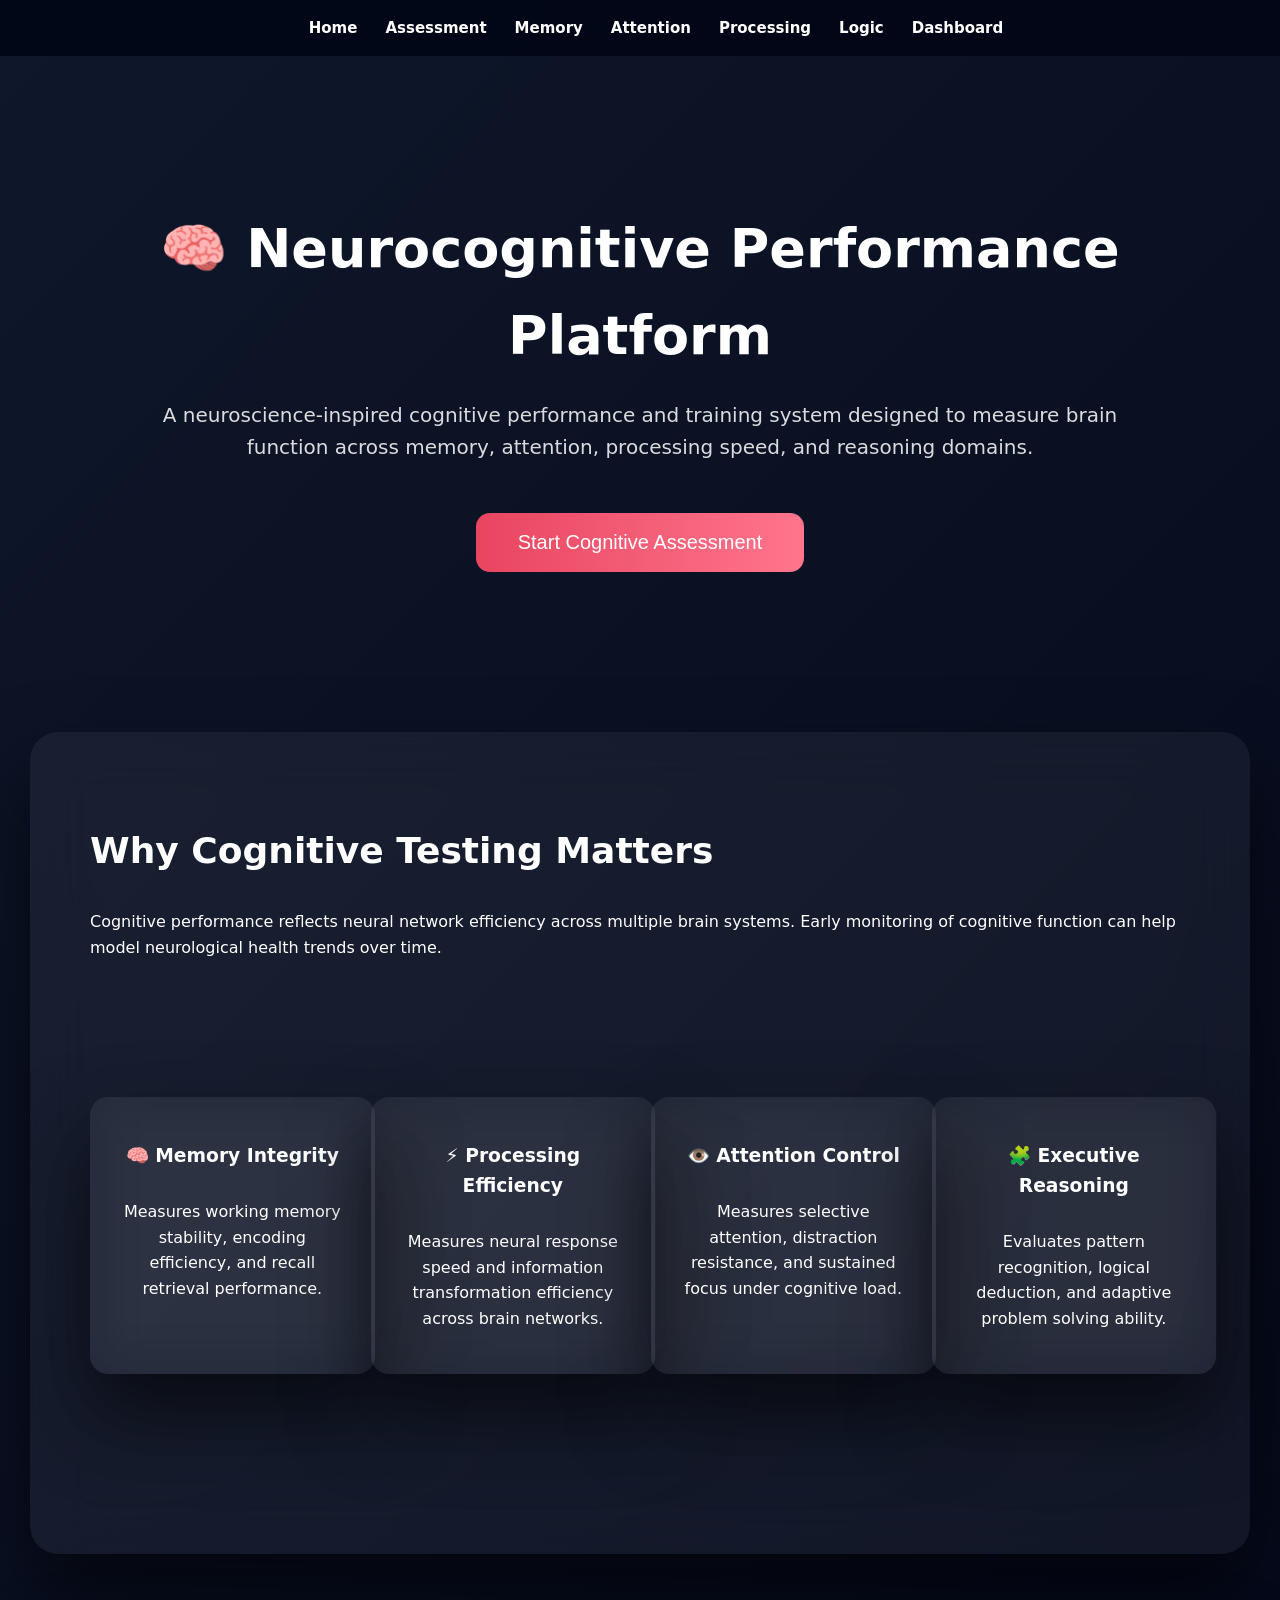
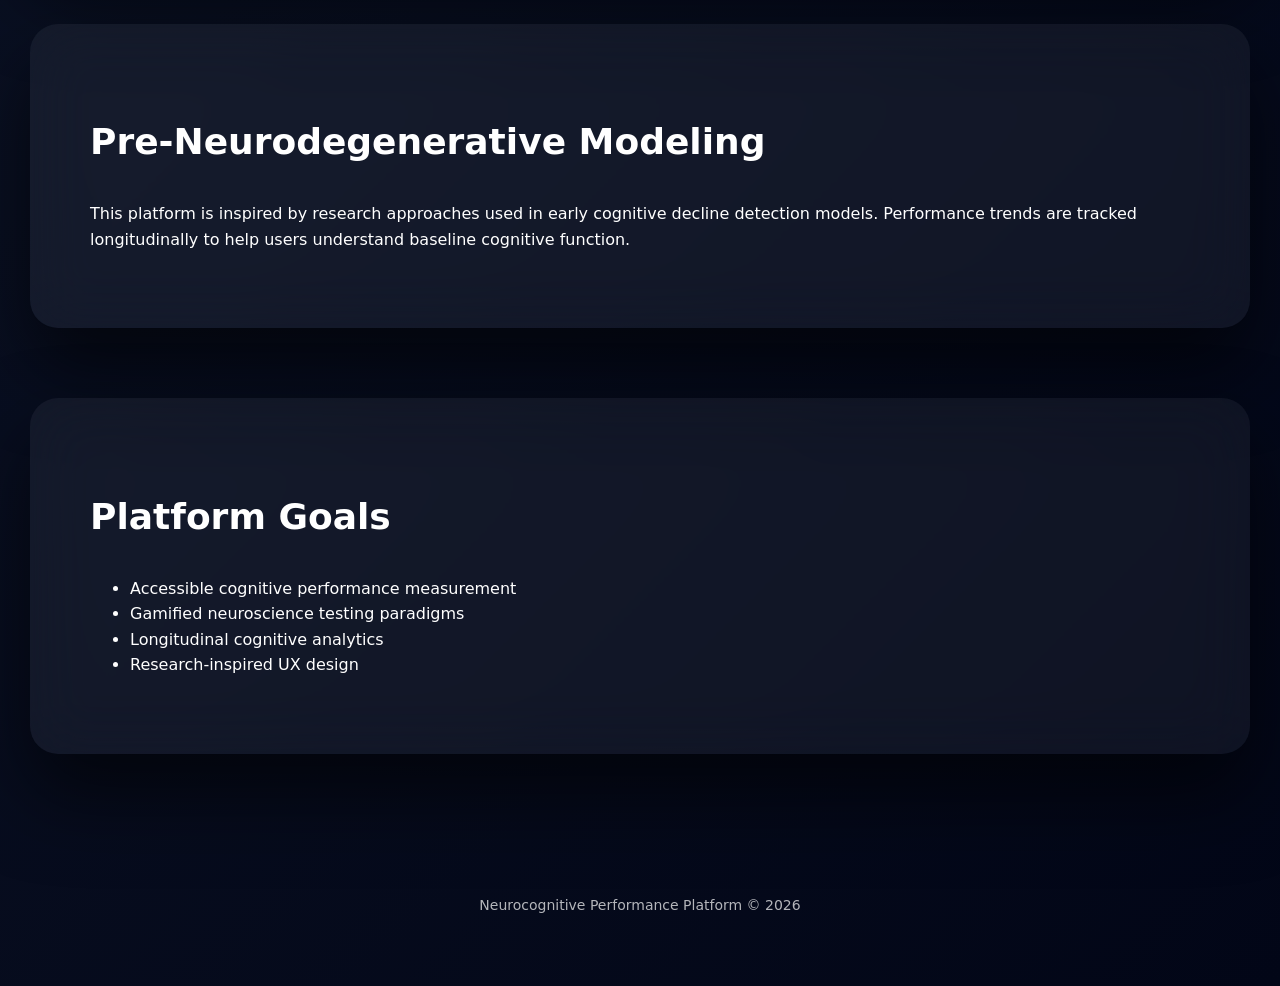
==== commit 88de6756: "Update index.html" ====
--- a/index.html
+++ b/index.html
@@ -136,9 +136,6 @@
 </head>
 
 <body>
-<script>
-requireLogin();
-</script>
  
 <!-- NAVBAR -->
 
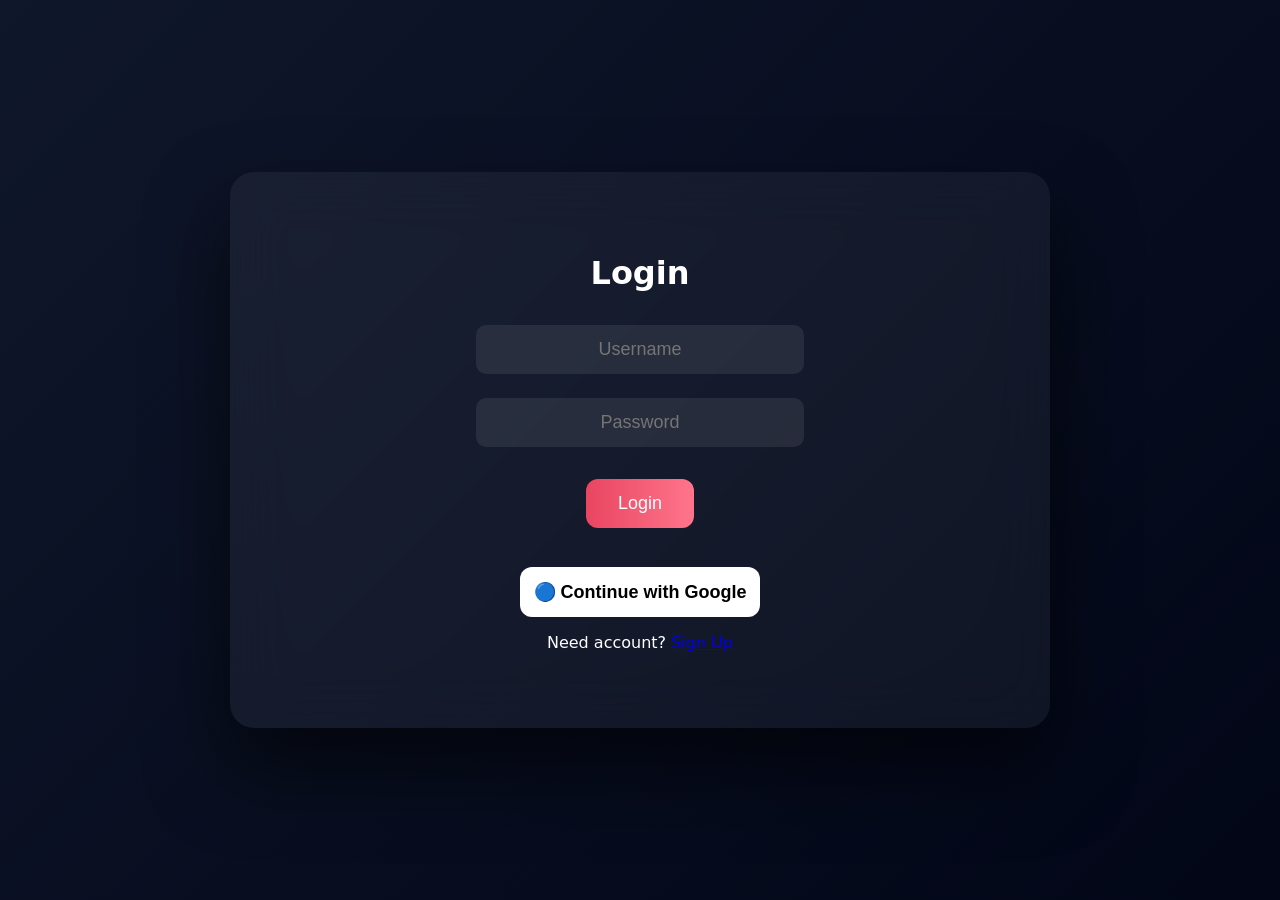
==== commit 4dd50838: "Update index.html" ====
--- a/index.html
+++ b/index.html
@@ -3,8 +3,9 @@
 <head>
 <meta charset="utf-8">
 <title>Neuro Cognitive Performance Platform</title>
+
 <script src="auth.js"></script>
- 
+
 <link rel="stylesheet" href="style.css">
 
 <style>
@@ -41,6 +42,13 @@
  font-size:15px;
 }
 
+/* Auth button styling */
+#authToggle{
+ padding:6px 14px;
+ border-radius:8px;
+ background:rgba(255,255,255,.08);
+}
+
 /* ================= HERO ================= */
 
 .hero{
@@ -97,15 +105,11 @@
  margin-bottom:30px;
 }
 
-/* ================= GRID FIX ================= */
-
 .grid{
  display:grid;
  grid-template-columns:repeat(auto-fit,minmax(240px,1fr));
- gap:22px; /* reduced vertical + horizontal gap */
-}
-
-/* Make cards equal height */
+ gap:22px;
+}
 
 .card{
  padding:26px;
@@ -114,8 +118,7 @@
 
  display:flex;
  flex-direction:column;
- justify-content:flex-start;
- min-height:190px; /* keeps alignment consistent */
+ min-height:190px;
 }
 
 .card h3{
@@ -136,10 +139,11 @@
 </head>
 
 <body>
- 
+
 <!-- NAVBAR -->
 
 <div class="navbar">
+
 <a href="index.html">Home</a>
 <a href="test.html">Assessment</a>
 <a href="memory-game.html">Memory</a>
@@ -147,6 +151,9 @@
 <a href="processing-game.html">Processing</a>
 <a href="logic-game.html">Logic</a>
 <a href="dashboard.html">Dashboard</a>
+
+<a href="#" id="authToggle"></a>
+
 </div>
 
 <!-- HERO -->
@@ -243,5 +250,9 @@
 Neurocognitive Performance Platform © 2026
 </footer>
 
+<script>
+requireLogin();
+</script>
+
 </body>
 </html>
